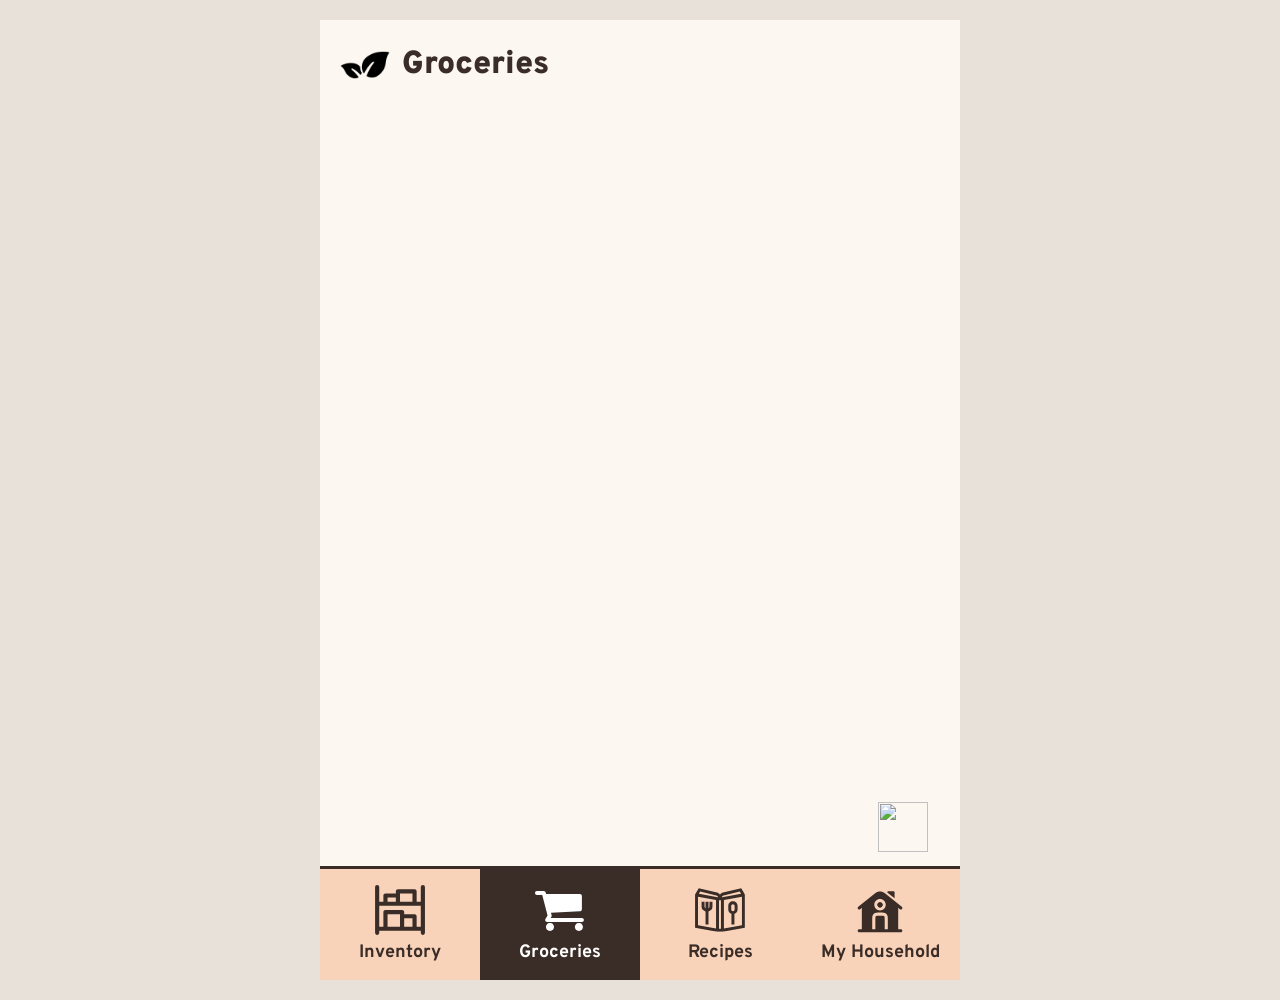
==== Grocery_tab.html @ 7ada06c0 "myhousehold tab, rearranged all" ====
<!DOCTYPE html>
<html lang="en">

<head>
    <meta charset="utf-8">
    <meta name="viewport" content="width=device-width, initial-scale=1.0">
    <title>Grocery Lists</title>
    <link rel="stylesheet" href="Grocery.css">
    <link rel="stylesheet" href="global.css">
</head>

<body>
    <script>

        function removeGroceryItem(title, index) {
            let target_list = JSON.parse(localStorage.getItem(`groceryLists ${title}`));
            target_list.items.splice(index, 1);
            localStorage.setItem(`groceryLists ${title}`, JSON.stringify(target_list));
            makeList(title);
        }


        function addGroceryListPopup() {
            //grocery add button is pressed
            document.getElementById("grocery_list_form").style.display = "block";
        }

        function closeForm() {
            //closes the grocery add button popup
            document.getElementById("grocery_list_form").style.display = "none";
        }

        function add_item_buttonShow(title) {
            document.getElementById("add_item " + title).style.display = "block";
        }

        // function add_item_buttonClose() {
        //     document.getElementById("add_item_button").style.display = "block";
        // }

        function closeItemForm() {
            // document.getElementsByClass("list_item_form").style.display = "none";
            document.querySelectorAll(".list_item_form").forEach(element => {
                element.style.display = "none";
            });
        }

        function addItemToGroceryList(event, title) {
            console.log("Adding item to:", title);
            event.preventDefault();
            // const itemName = document.getElementById("itemName").value;
            const itemName = event.target.elements["itemName"].value;
            let target_list = JSON.parse(localStorage.getItem(`groceryLists ${title}`));
            target_list.items.push(itemName);
            localStorage.setItem(`groceryLists ${title}`, JSON.stringify(target_list));
            closeItemForm();
            makeList(title);
        }

        function makeList(title) {
            let target_element = document.getElementById("grocery-list " + title);
            let target_list = JSON.parse(localStorage.getItem(`groceryLists ${title}`));

            console.log(target_list);
            // localStorage.setItem("currList", JSON.stringify());
            closeItemForm();
            target_element.innerHTML = '';
            target_element.innerHTML += `<ul>`;
            target_list.items.forEach((x, i) => {
                target_element.innerHTML += `
                 <li>
                    <div class='grocery_item'>
                    <h3>${x}</h3>
                     <img src='icons/remove.png' width="25" height="25" onclick="removeGroceryItem('${title}',${i})">
                    </div>
                    </li>
                    `
            });
            target_element.innerHTML += `</ul>`;
        }

        function openAddForm(title) {
            let item_form = document.getElementById(`add_form_${title}`);
            // let check = document.getElementById("list_item_form");



            item_form.style.display = "block";
            item_form.innerHTML =
                `<div class="form-popup list_item_form" id="list_item_form_${title}">
           <form id="addItemForm" onsubmit="addItemToGroceryList(event, '${title}')">
               <h1>Add Item To ${title}</h1>


               <label for="itemName"><b>Item Name:</b></label>
               <input type="text" id="itemName" placeholder="Enter Item Name" name="itemName" required><br>


               <button type="submit">Submit</button>
               <button type="button" onclick="closeItemForm()">Close</button>
           </form>
            </div>`;

            // console.log(title + 'was here');
            document.getElementById(`list_item_form_${title}`).style.display = "block";
        }

        function addGroceryList(event) {
            event.preventDefault(); //resets the form
            const title = document.getElementById("title").value;
            const date = document.getElementById("date").value;
            const groceryList = {
                title: title,
                date: date,
                items: []
            };
            localStorage.setItem(`groceryLists ${title}`, JSON.stringify(groceryList));
            console.log(groceryList);
            closeForm();

            document.getElementById("grocery_lists").innerHTML += `
            <div class='grocery_list' id="grocery ${title}">
                <h2><u>${title} added on: ${date}</u></h2>
                <div id='add_form_${title}'></div>
                <div id="grocery-list ${title}">
                </div>
                <img id="add_item ${title}" src="icons/add.png" width="25" height="25" onclick="openAddForm('${title}')">
            </div> 
            `;
            add_item_buttonShow(title);
            document.getElementById("form-container").reset();
        }
    </script>

    <!-- sample grocery list div, tso be added everytime someone adds a new list -->
    <!-- 
    <div class="grocery ${x.title}">
        <h2><u>${x.title} added on: ${x.date}</u></h2>
        <div class="grocery-list ${x.title}"></div>
    </div> 
    
    -->


    <div class="device">
        <div class="header">
            <div class="header_logo">
                <img src="icons/leaves.png" width="50" height="50">
                <h1>Groceries</h1>
            </div>
        </div>
        <div class="body"> <!-- add button-->
            <!-- goes to addgrocerylistpopup() -->
            <img id="add_button" src="icons/add.png" width="50" height="50" onclick="addGroceryListPopup()">
        </div>


        <div id="grocery_lists">

        </div>
        <!-- <div id="item_lists"></div> -->
        <!-- <img id="add_item_button" src="icons/add.png" width="25" height="25" onclick="openAddForm()"> -->


        <!-- popup form for when the add list button is pressed -->
        <div class="form-popup" id="grocery_list_form">
            <form class="form-container" id="form-container" onsubmit="addGroceryList(event)">
                <h1>New List</h1>

                <label for="title"><b>Title</b></label>
                <input type="text" id="title" placeholder="Enter Title" name="title" required><br><br>

                <label for="date"><b>Date</b></label>
                <input type="date" id="date" placeholder="Enter Date" name="date" required><br><br>

                <button type="submit">Submit</button>
                <button type="button" onclick="closeForm()">Close</button>
            </form>
        </div>

        <!-- <div class="form-popup" id="list_item_form">
            <form id="addItemForm" onsubmit="addItemToGroceryList(event)">
                <h1>Add Item To </h1>

                <label for="itemName"><b>Item Name:</b></label>
                <input type="text" id="itemName" placeholder="Enter Item Name" name="itemName" required><br>

                <button type="submit">Submit</button>
                <button type="button" onclick="closeItemForm()">Close</button>
            </form>
        </div> -->

        <!-- footer -->
    <footer>
        <button class="tablink" onclick="window.location.href='index.html'">
            <img class="tablink_icon" src="icons/inventory.svg" width="50" height="50">
            <p1>Inventory</p1>
        </button>
        <button class="tablink active" onclick="window.location.href='Grocery_tab.html'">
            <img class="tablink_icon" src="icons/groceries.svg" width="50" height="50">
            <p1>Groceries</p1>
        </button>
        <button class="tablink" onclick="window.location.href='Recipes.html'">
            <img class="tablink_icon" src="icons/recipes.svg" width="50" height="50">
            <p1>Recipes</p1>
        </button>
        <button class="tablink" onclick="window.location.href='MyHousehold.html'" id=" defaultOpen">
            <img class="tablink_icon" src="icons/home.svg" width="50" height="50">
            <p1>My Household</p1>
        </button>
    </footer>

    </div>
    
</body>

</html>
---- Grocery.css ----
select {
    width: fit-content;
}

fieldset {
    width: fit-content;
}

button {
    width: fit-content;
}

footer {
    margin: auto;
    width: 640px;
    overflow: hidden;
    background-color: #fcf7f2;
    position: relative;
}

.tablink {
    background-color: #F9D2BA;
    color: black;
    float: left;
    border: none;
    outline: none;
    cursor: pointer;
    display: flex;
    flex-direction: column;
    align-items: center;
    font-size: 17px;
    width: 25%;
    text-align: center;
    gap: 6px;
    padding-top: 1rem;
    padding-bottom: 1rem;
}

button {
    align-content: center;
}

.header {
    display: flex;
    align-items: center;
    gap: 12px;
    justify-content: space-between;

}

.header_text {
    display: flex;
    align-items: center;
    gap: 30px;
    justify-content: space-between;
    padding-right: 50px;

}

.header_logo {
    display: flex;
    align-items: center;
    gap: 12px;
    justify-content: space-between;

}

/* Change background color of buttons on hover */
.tablink:hover {
    background-color: #3A2C26;
}

/* Set default styles for tab content */
.tabcontent {
    color: white;
    display: none;
    padding: 50px;
    text-align: center;
    position: fixed;
    bottom: 0;
}

.FridgeFreezer {
    border-style: solid;
    border-color: black;
    border-width: 3px;
    align-content: center;
    display: flex;
    flex-direction: column;
    justify-content: center;
    width: 20rem;
    padding: 5px;
    border-radius: 10px;
}

.FridgeFreezerBoxes {
    align-content: center;
    display: flex;
    height: 9rem;
    box-sizing: border-box;
}

.Fridge {
    border-style: solid;
    border-color: black;
    border-width: 3px;
    flex: 1;
    text-align: center;
}

.Freezer {
    border-style: solid;
    border-color: black;
    border-width: 3px;
    flex: 1;
    text-align: center;
}

.Expiring {
    border-style: solid;
    border-color: black;
    border-width: 3px;
    align-content: center;
    display: flex;
    flex-direction: column;
    justify-content: center;
    width: 15rem;
    padding: 5px;
    border-radius: 10px;

}

.ExpiringFood {
    align-content: center;
    display: flex;
    border-style: solid;
    border-color: black;
    border-width: 3px;
    height: 9rem;
    box-sizing: border-box;
}

.ExpiringFood h2 {
    margin: 5px;
}

.FirstRowWidgets {
    display: flex;
    justify-content: center;
    gap: 1rem;
}

.SecondRowWidgets {
    justify-content: center;
    padding-left: 1rem;
    padding-right: 1rem;
    padding-top: .5rem;
}


.RecentlyAdded {
    border-style: solid;
    border-color: black;
    border-width: 3px;
    align-content: center;
    display: flex;
    flex-direction: column;
    justify-content: center;
    padding: 5px;
    border-radius: 10px;
}

.RecentlyAddedItems {
    align-content: center;
    display: flex;
    height: 9rem;
    box-sizing: border-box;
    gap: 5px;
}

.Milk {
    border-style: solid;
    border-color: black;
    border-width: 3px;
    width: 10rem;
    text-align: center;
}

.Eggs {
    border-style: solid;
    border-color: black;
    border-width: 3px;
    width: 10rem;
    text-align: center;
}

#add_button {
    position: absolute;
    bottom: 6rem;
    right: 0;
    padding: 2rem;
}

    #grocery_list_form {
        display: none;
        border-style: solid;
        border-color: black;
        border-width: 3px;
        flex: 1;
        text-align: center;
        width: fit-content;
        position: absolute;
        top: 50%;
        left: 50%;
        transform: translate(-50%, -50%);
        color: #3A2C26;
        background-color: #F9D2BA;
        border: 2px solid #3A2C26;
        border-radius: 12px;
        font-family: Overpass, sans-serif;
        font-size: 16px;
        font-weight: 700;
        padding: 8px 14px;
    }

    .list_item_form {
        display: none;
        border-style: solid;
        border-color: black;
        border-width: 3px;
        flex: 1;
        text-align: center;
        width: fit-content;
        position: absolute;
        top: 50%;
        left: 50%;
        transform: translate(-50%, -50%);
        color: #3A2C26;
        background-color: #F9D2BA;
        border: 2px solid #3A2C26;
        border-radius: 12px;
        font-family: Overpass, sans-serif;
        font-size: 16px;
        font-weight: 700;
        padding: 8px 14px;
    }

#add_item_button {
    display: none;

    }

    .grocery_list{
    border: 3px solid black;
    border-radius: 8px;
    padding: 12px;
    background-color: #FFFFFF;
    margin-bottom: 12px;
    }

    .grocery_item {
    display: flex;
    align-items: center;
    justify-content: space-between;
    gap: 10px;
    }

    .grocery_item h3 {
    margin: 0;
    }

    .grocery_item img {
    cursor: pointer;
    flex-shrink: 0;
    }

    /* #addItemForm{
    color: #3A2C26;
    background-color: #F9D2BA;
    border: 2px solid #3A2C26;
    border-radius: 12px;
    font-family: Overpass, sans-serif;
    font-size: 16px;
    font-weight: 700;
    padding: 8px 14px;
    } */
---- global.css ----
/* Global Styles */
@font-face {
    font-family: Overpass;
    src: url("fonts/Overpass.woff2") format("woff2");
    font-weight: 100 900;
}

.device {
    margin: 20px auto;
    padding: 0;
    width: 640px;
    height: 960px;
    overflow: hidden;
    background-color: #FDF7F1;
    position: relative;
    text-align: left;
    padding: 0 20px 115px;
    box-sizing: border-box;
}

.content {
    overflow-y: auto;
    padding: 20px;
    box-sizing: border-box;
}

body {
  margin: 0;
  height: 100%;
  background: #e8e1da;
  overflow: auto;
  font-family: Overpass, sans-serif;
}

h1 {
    color: #3A2C26;
    font-family: Overpass;
    font-weight: 900;
    font-size: 32px;
    margin: 0;
}

h2 {
    color: #3A2C26;
    font-family: Overpass;
    font-weight: 700;
    font-size: 26px;
    margin: 0;
}

p {
    color: #665140;
    font-family: Overpass;
    font-weight: 500;
    font-size: 20px;
    margin: 0;
}

/* Header */
.header {
    display: flex;
    align-items: center;
    gap: 12px;
    justify-content: space-between;
    padding: 20px 0;
}

.header_text {
    display: flex;
    align-items: center;
    gap: 30px;
    justify-content: space-between;
    padding-right: 50px;
}

.header_logo {
    display: flex;
    align-items: center;
    gap: 12px;
    justify-content: space-between;
}

.hamburger_menu {
    width: 52px;
    height: 52px;
    border-radius: 50%;
    font-family: Overpass, sans-serif;
    font-size: 42px;
    font-weight: 500;
    background-color: #3A2C26;
    color: #FFFFFF;
    cursor: pointer;
    margin: 20px;
}

.hamburger_menu:hover {
    background-color: #FFFFFF;
    color: #3A2C26;
}

/* Widgets */
.widget {
    border: 3px solid black;
    border-radius: 8px;
    padding: 12px;
    background-color: #FFFFFF;
    margin-bottom: 12px;
}

.widget_header {
    display: flex;
    justify-content: space-between;
    align-items: baseline;
}

.widget_button {
    color: #3A2C26;
    background-color: #F9D2BA;
    border: 2px solid #3A2C26;
    border-radius: 12px;
    font-family: Overpass, sans-serif;
    font-size: 16px;
    font-weight: 700;
    padding: 8px 14px;
    cursor: pointer;
}

.widget_button:hover {
    background-color: #3A2C26;
    color: #FFFFFF;
}

.add_button {
    border: 2px solid #3A2C26;
    border-radius: 20px;
    background-color: #F9D2BA;
    color: #3A2C26;
    font-family: Overpass, sans-serif;
    font-size: 16px;
    font-weight: 700;
    padding: 8px 14px;
    cursor: pointer;
}

.add_button:hover {
    background-color: #3A2C26;
    color: #FFFFFF;
}

.widget_row {
    display: flex;
    gap: 12px;
}

.widget_row .widget {
    flex: 1;
}

select {
    width: fit-content;
}

fieldset {
    width: fit-content;
}

button {
    width: fit-content;
    align-content: center;
}

/* Week */
.week {
    display: grid;
    grid-template-columns: repeat(7, 1fr);
    gap: 6px;
}

.day {
    border: 2px solid #3A2C26;
    border-radius: 8px;
    text-align: center;
    padding: 6px 0;
    color: #3A2C26;
}

.day.today {
    background-color: #3A2C26;
    color: #FFFFFF;
}

.day_name { 
    font-size: 14px; 
    font-weight: 700; 
}
.day_num  { 
    font-size: 20px; 
    font-weight: 900; 
}
.day_tasks { 
    font-size: 14px; 
    font-weight: 700; 
    color: #665140; 
}

.day.today .day_tasks { 
    color: #F9D2BA; 
}

/* Schedule for Today*/
.scheduled_task {
    display: flex;
    gap: 12px;
    align-items: center;
    border-top: 2px solid #EADFD3;
    padding: 10px 0;
}

.task_time {
    width: 90px;
    color: #3A2C26;
    font-weight: 900;
    font-size: 18px;
}

.task_title {
    color: #3A2C26;
    font-weight: 700;
    font-size: 18px;
}

.task {
    color: #665140;
    font-weight: 900;
    font-size: 16px;
}

/* Expiring Soon */
.expiring_soon {
    list-style: none;
    margin: 0;
    padding: 0;
}

.expiring_soon li {
    border-top: 2px solid #EADFD3;
    padding: 8px 0;
}

/* My Chores*/
.chore {
    display: flex;
    gap: 12px;
    align-items: center;
    border-top: 2px solid #EADFD3;
    padding: 8px 0;
    font-size: 18px;
    font-weight: 700;
    cursor: pointer;
}

.chore input {
    width: 26px;
    height: 26px;
    accent-color: #3A2C26;
    cursor: pointer;
}

.chore input:checked + span {
    text-decoration: line-through;
    color: #665140;
}

/* Footer/Tab Bars*/
footer {
    position: absolute;
    display: flex;
    margin: 0;
    bottom: 0;
    left: 0;
    right: 0;
    padding: 0;
    width: auto;
    background-color: #fcf7f2;
}

.tablink {
    flex: 1;
    background-color: #F9D2BA;
    font-family: Overpass, sans-serif;
    color: #3A2C26;
    border: none;
    border-top: 3px solid #3A2C26;
    cursor: pointer;
    display: flex;
    flex-direction: column;
    align-items: center;
    text-align: center;
    font-size: 18px;
    font-weight: 700;
    gap: 6px;
    padding: 1rem 0;
}

.tablink:hover,
.tablink.active {
    background-color: #3A2C26;
    color:#FFFFFF
}

.tablink:hover .tablink_icon,
.tablink.active .tablink_icon {
    filter: brightness(0) invert(1);
}

.tabcontent {
    color: white;
    display: none;
    padding: 50px;
    text-align: center;
    position: fixed;
    bottom: 0;
}

.Keyboard {
    display: none;
    width: 100%;
}

form:has(input[type="text"]:focus) .Keyboard {
    display: block;
}

dialog .Keyboard {
    width: calc(100% + 48px);
    max-width: none;
    margin: 8px -24px -20px;
}
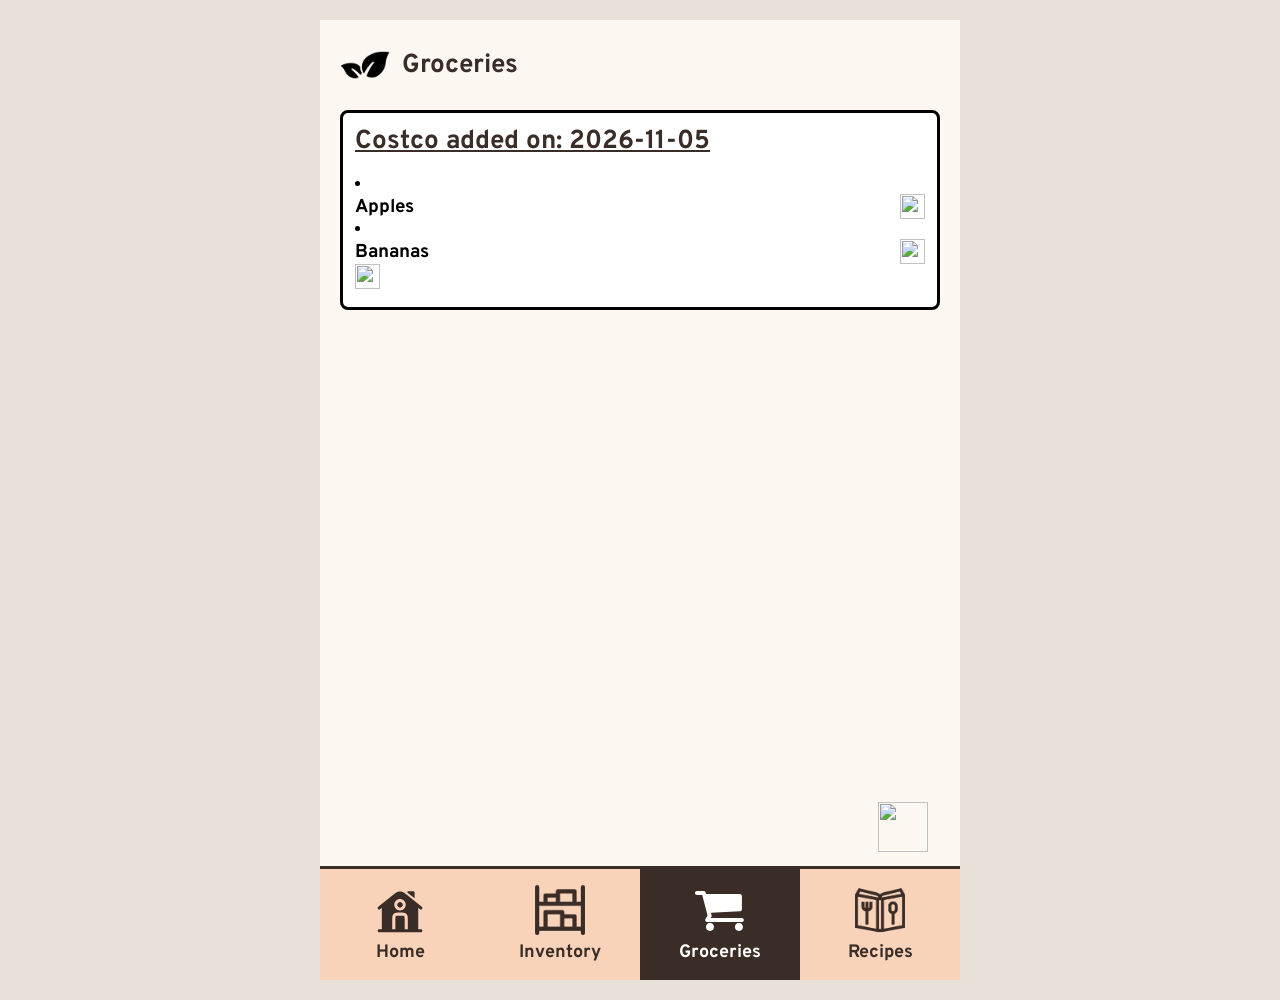
==== commit 2d42cbcb: "Merge branch 'Household'" ====
--- a/Grocery_tab.html
+++ b/Grocery_tab.html
@@ -1,93 +1,99 @@
-<!DOCTYPE html>
+<!doctype html>
 <html lang="en">
-
-<head>
-    <meta charset="utf-8">
-    <meta name="viewport" content="width=device-width, initial-scale=1.0">
+  <head>
+    <meta charset="utf-8" />
+    <meta name="viewport" content="width=device-width, initial-scale=1.0" />
     <title>Grocery Lists</title>
-    <link rel="stylesheet" href="Grocery.css">
-    <link rel="stylesheet" href="global.css">
-</head>
-
-<body>
+    <link rel="stylesheet" href="Grocery.css" />
+    <link rel="stylesheet" href="global.css" />
+  </head>
+
+  <body>
     <script>
-
-        function removeGroceryItem(title, index) {
-            let target_list = JSON.parse(localStorage.getItem(`groceryLists ${title}`));
-            target_list.items.splice(index, 1);
-            localStorage.setItem(`groceryLists ${title}`, JSON.stringify(target_list));
-            makeList(title);
-        }
-
-
-        function addGroceryListPopup() {
-            //grocery add button is pressed
-            document.getElementById("grocery_list_form").style.display = "block";
-        }
-
-        function closeForm() {
-            //closes the grocery add button popup
-            document.getElementById("grocery_list_form").style.display = "none";
-        }
-
-        function add_item_buttonShow(title) {
-            document.getElementById("add_item " + title).style.display = "block";
-        }
-
-        // function add_item_buttonClose() {
-        //     document.getElementById("add_item_button").style.display = "block";
-        // }
-
-        function closeItemForm() {
-            // document.getElementsByClass("list_item_form").style.display = "none";
-            document.querySelectorAll(".list_item_form").forEach(element => {
-                element.style.display = "none";
-            });
-        }
-
-        function addItemToGroceryList(event, title) {
-            console.log("Adding item to:", title);
-            event.preventDefault();
-            // const itemName = document.getElementById("itemName").value;
-            const itemName = event.target.elements["itemName"].value;
-            let target_list = JSON.parse(localStorage.getItem(`groceryLists ${title}`));
-            target_list.items.push(itemName);
-            localStorage.setItem(`groceryLists ${title}`, JSON.stringify(target_list));
-            closeItemForm();
-            makeList(title);
-        }
-
-        function makeList(title) {
-            let target_element = document.getElementById("grocery-list " + title);
-            let target_list = JSON.parse(localStorage.getItem(`groceryLists ${title}`));
-
-            console.log(target_list);
-            // localStorage.setItem("currList", JSON.stringify());
-            closeItemForm();
-            target_element.innerHTML = '';
-            target_element.innerHTML += `<ul>`;
-            target_list.items.forEach((x, i) => {
-                target_element.innerHTML += `
+      function removeGroceryItem(title, index) {
+        let target_list = JSON.parse(
+          localStorage.getItem(`groceryLists ${title}`),
+        );
+        target_list.items.splice(index, 1);
+        localStorage.setItem(
+          `groceryLists ${title}`,
+          JSON.stringify(target_list),
+        );
+        makeList(title);
+      }
+
+      function addGroceryListPopup() {
+        //grocery add button is pressed
+        document.getElementById("grocery_list_form").style.display = "block";
+      }
+
+      function closeForm() {
+        //closes the grocery add button popup
+        document.getElementById("grocery_list_form").style.display = "none";
+      }
+
+      function add_item_buttonShow(title) {
+        document.getElementById("add_item " + title).style.display = "block";
+      }
+
+      // function add_item_buttonClose() {
+      //     document.getElementById("add_item_button").style.display = "block";
+      // }
+
+      function closeItemForm() {
+        // document.getElementsByClass("list_item_form").style.display = "none";
+        document.querySelectorAll(".list_item_form").forEach((element) => {
+          element.style.display = "none";
+        });
+      }
+
+      function addItemToGroceryList(event, title) {
+        console.log("Adding item to:", title);
+        event.preventDefault();
+        // const itemName = document.getElementById("itemName").value;
+        const itemName = event.target.elements["itemName"].value;
+        let target_list = JSON.parse(
+          localStorage.getItem(`groceryLists ${title}`),
+        );
+        target_list.items.push(itemName);
+        localStorage.setItem(
+          `groceryLists ${title}`,
+          JSON.stringify(target_list),
+        );
+        closeItemForm();
+        makeList(title);
+      }
+
+      function makeList(title) {
+        let target_element = document.getElementById("grocery-list " + title);
+        let target_list = JSON.parse(
+          localStorage.getItem(`groceryLists ${title}`),
+        );
+
+        console.log(target_list);
+        // localStorage.setItem("currList", JSON.stringify());
+        closeItemForm();
+        target_element.innerHTML = "";
+        target_element.innerHTML += `<ul>`;
+        target_list.items.forEach((x, i) => {
+          target_element.innerHTML += `
                  <li>
                     <div class='grocery_item'>
                     <h3>${x}</h3>
                      <img src='icons/remove.png' width="25" height="25" onclick="removeGroceryItem('${title}',${i})">
                     </div>
                     </li>
-                    `
-            });
-            target_element.innerHTML += `</ul>`;
-        }
-
-        function openAddForm(title) {
-            let item_form = document.getElementById(`add_form_${title}`);
-            // let check = document.getElementById("list_item_form");
-
-
-
-            item_form.style.display = "block";
-            item_form.innerHTML =
-                `<div class="form-popup list_item_form" id="list_item_form_${title}">
+                    `;
+        });
+        target_element.innerHTML += `</ul>`;
+      }
+
+      function openAddForm(title) {
+        let item_form = document.getElementById(`add_form_${title}`);
+        // let check = document.getElementById("list_item_form");
+
+        item_form.style.display = "block";
+        item_form.innerHTML = `<div class="form-popup list_item_form" id="list_item_form_${title}">
            <form id="addItemForm" onsubmit="addItemToGroceryList(event, '${title}')">
                <h1>Add Item To ${title}</h1>
 
@@ -101,24 +107,28 @@
            </form>
             </div>`;
 
-            // console.log(title + 'was here');
-            document.getElementById(`list_item_form_${title}`).style.display = "block";
-        }
-
-        function addGroceryList(event) {
-            event.preventDefault(); //resets the form
-            const title = document.getElementById("title").value;
-            const date = document.getElementById("date").value;
-            const groceryList = {
-                title: title,
-                date: date,
-                items: []
-            };
-            localStorage.setItem(`groceryLists ${title}`, JSON.stringify(groceryList));
-            console.log(groceryList);
-            closeForm();
-
-            document.getElementById("grocery_lists").innerHTML += `
+        // console.log(title + 'was here');
+        document.getElementById(`list_item_form_${title}`).style.display =
+          "block";
+      }
+
+      function addGroceryList(event) {
+        event.preventDefault(); //resets the form
+        const title = document.getElementById("title").value;
+        const date = document.getElementById("date").value;
+        const groceryList = {
+          title: title,
+          date: date,
+          items: [],
+        };
+        localStorage.setItem(
+          `groceryLists ${title}`,
+          JSON.stringify(groceryList),
+        );
+        console.log(groceryList);
+        closeForm();
+
+        document.getElementById("grocery_lists").innerHTML += `
             <div class='grocery_list' id="grocery ${title}">
                 <h2><u>${title} added on: ${date}</u></h2>
                 <div id='add_form_${title}'></div>
@@ -127,9 +137,50 @@
                 <img id="add_item ${title}" src="icons/add.png" width="25" height="25" onclick="openAddForm('${title}')">
             </div> 
             `;
-            add_item_buttonShow(title);
-            document.getElementById("form-container").reset();
+        add_item_buttonShow(title);
+        document.getElementById("form-container").reset();
+      }
+
+      document.addEventListener("DOMContentLoaded", function () {
+        const title = "Costco";
+        const defaultList = {
+          title: title,
+          date: "2026-11-05",
+          items: ["Apples", "Bananas"],
+        };
+        localStorage.setItem(
+          `groceryLists ${title}`,
+          JSON.stringify(defaultList),
+        );
+        document.getElementById("grocery_lists").innerHTML += `
+            <div class="grocery_list" id="grocery ${title}">
+            <h2><u>${title} added on: ${defaultList.date}</u></h2>
+            <div id="add_form_${title}"></div>
+            <div id="grocery-list ${title}"></div>
+            <img id="add_item ${title}" src="icons/add.png" width="25" height="25" onclick="openAddForm('${title}')">
+            </div>`;
+        makeList(title);
+      });
+
+      document.addEventListener("focusin", function (event) {
+        if (
+          event.target.matches(
+            "input[type='text'], input[type='date'], textarea",
+          )
+        ) {
+          document.getElementById("keyboard").style.display = "block";
         }
+      });
+
+      document.addEventListener("focusout", function (event) {
+        if (
+          event.target.matches(
+            "input[type='text'], input[type='date'], textarea",
+          )
+        ) {
+          document.getElementById("keyboard").style.display = "none";
+        }
+      });
     </script>
 
     <!-- sample grocery list div, tso be added everytime someone adds a new list -->
@@ -141,44 +192,62 @@
     
     -->
 
-
     <div class="device">
-        <div class="header">
-            <div class="header_logo">
-                <img src="icons/leaves.png" width="50" height="50">
-                <h1>Groceries</h1>
-            </div>
+      <div class="header">
+        <div class="header_logo">
+          <img src="icons/leaves.png" width="50" height="50" />
+          <h2>Groceries</h2>
         </div>
-        <div class="body"> <!-- add button-->
-            <!-- goes to addgrocerylistpopup() -->
-            <img id="add_button" src="icons/add.png" width="50" height="50" onclick="addGroceryListPopup()">
-        </div>
-
-
-        <div id="grocery_lists">
-
-        </div>
-        <!-- <div id="item_lists"></div> -->
-        <!-- <img id="add_item_button" src="icons/add.png" width="25" height="25" onclick="openAddForm()"> -->
-
-
-        <!-- popup form for when the add list button is pressed -->
-        <div class="form-popup" id="grocery_list_form">
-            <form class="form-container" id="form-container" onsubmit="addGroceryList(event)">
-                <h1>New List</h1>
-
-                <label for="title"><b>Title</b></label>
-                <input type="text" id="title" placeholder="Enter Title" name="title" required><br><br>
-
-                <label for="date"><b>Date</b></label>
-                <input type="date" id="date" placeholder="Enter Date" name="date" required><br><br>
-
-                <button type="submit">Submit</button>
-                <button type="button" onclick="closeForm()">Close</button>
-            </form>
-        </div>
-
-        <!-- <div class="form-popup" id="list_item_form">
+      </div>
+      <div class="body">
+        <!-- add button-->
+        <!-- goes to addgrocerylistpopup() -->
+        <img
+          id="add_button"
+          src="icons/add.png"
+          width="50"
+          height="50"
+          onclick="addGroceryListPopup()"
+        />
+      </div>
+
+      <div id="grocery_lists"></div>
+      <!-- <div id="item_lists"></div> -->
+      <!-- <img id="add_item_button" src="icons/add.png" width="25" height="25" onclick="openAddForm()"> -->
+
+      <!-- popup form for when the add list button is pressed -->
+      <div class="form-popup" id="grocery_list_form">
+        <form
+          class="form-container"
+          id="form-container"
+          onsubmit="addGroceryList(event)"
+        >
+          <h1>New List</h1>
+
+          <label for="title"><b>Title</b></label>
+          <input
+            type="text"
+            id="title"
+            placeholder="Enter Title"
+            name="title"
+            required
+          /><br /><br />
+
+          <label for="date"><b>Date</b></label>
+          <input
+            type="date"
+            id="date"
+            placeholder="Enter Date"
+            name="date"
+            required
+          /><br /><br />
+
+          <button type="submit">Submit</button>
+          <button type="button" onclick="closeForm()">Close</button>
+        </form>
+      </div>
+
+      <!-- <div class="form-popup" id="list_item_form">
             <form id="addItemForm" onsubmit="addItemToGroceryList(event)">
                 <h1>Add Item To </h1>
 
@@ -190,28 +259,56 @@
             </form>
         </div> -->
 
-        <!-- footer -->
-    <footer>
-        <button class="tablink" onclick="window.location.href='index.html'">
-            <img class="tablink_icon" src="icons/inventory.svg" width="50" height="50">
-            <p1>Inventory</p1>
+      <!-- footer -->
+      <footer>
+        <button
+          class="tablink"
+          onclick="window.location.href = 'Home.html'"
+          id=" defaultOpen"
+        >
+          <img
+            class="tablink_icon"
+            src="icons/home.svg"
+            width="50"
+            height="50"
+          />
+          <p1>Home</p1>
         </button>
-        <button class="tablink active" onclick="window.location.href='Grocery_tab.html'">
-            <img class="tablink_icon" src="icons/groceries.svg" width="50" height="50">
-            <p1>Groceries</p1>
+        <button
+          class="tablink"
+          onclick="window.location.href = 'Inventory.html'"
+        >
+          <img
+            class="tablink_icon"
+            src="icons/inventory.png"
+            width="50"
+            height="50"
+          />
+          <p1>Inventory</p1>
         </button>
-        <button class="tablink" onclick="window.location.href='Recipes.html'">
-            <img class="tablink_icon" src="icons/recipes.svg" width="50" height="50">
-            <p1>Recipes</p1>
+        <button
+          class="tablink active"
+          onclick="window.location.href = 'Grocery_tab.html'"
+        >
+          <img
+            class="tablink_icon"
+            src="icons/groceries.svg"
+            width="50"
+            height="50"
+          />
+          <p1>Groceries</p1>
         </button>
-        <button class="tablink" onclick="window.location.href='MyHousehold.html'" id=" defaultOpen">
-            <img class="tablink_icon" src="icons/home.svg" width="50" height="50">
-            <p1>My Household</p1>
+        <button class="tablink" onclick="window.location.href = 'Recipes.html'">
+          <img
+            class="tablink_icon"
+            src="icons/recipes.png"
+            width="50"
+            height="50"
+          />
+          <p1>Recipes</p1>
         </button>
-    </footer>
-
+      </footer>
+      <img id="keyboard" src="icons/keyboard.png" alt="Keyboard" />
     </div>
-    
-</body>
-
-</html>+  </body>
+</html>
--- a/Grocery.css
+++ b/Grocery.css
@@ -274,6 +274,14 @@
     flex-shrink: 0;
     }
 
+    #keyboard {
+    display: none;
+    position: absolute;
+    bottom: 0;
+    left: 0;
+    width: 100%;
+    }
+
     /* #addItemForm{
     color: #3A2C26;
     background-color: #F9D2BA;
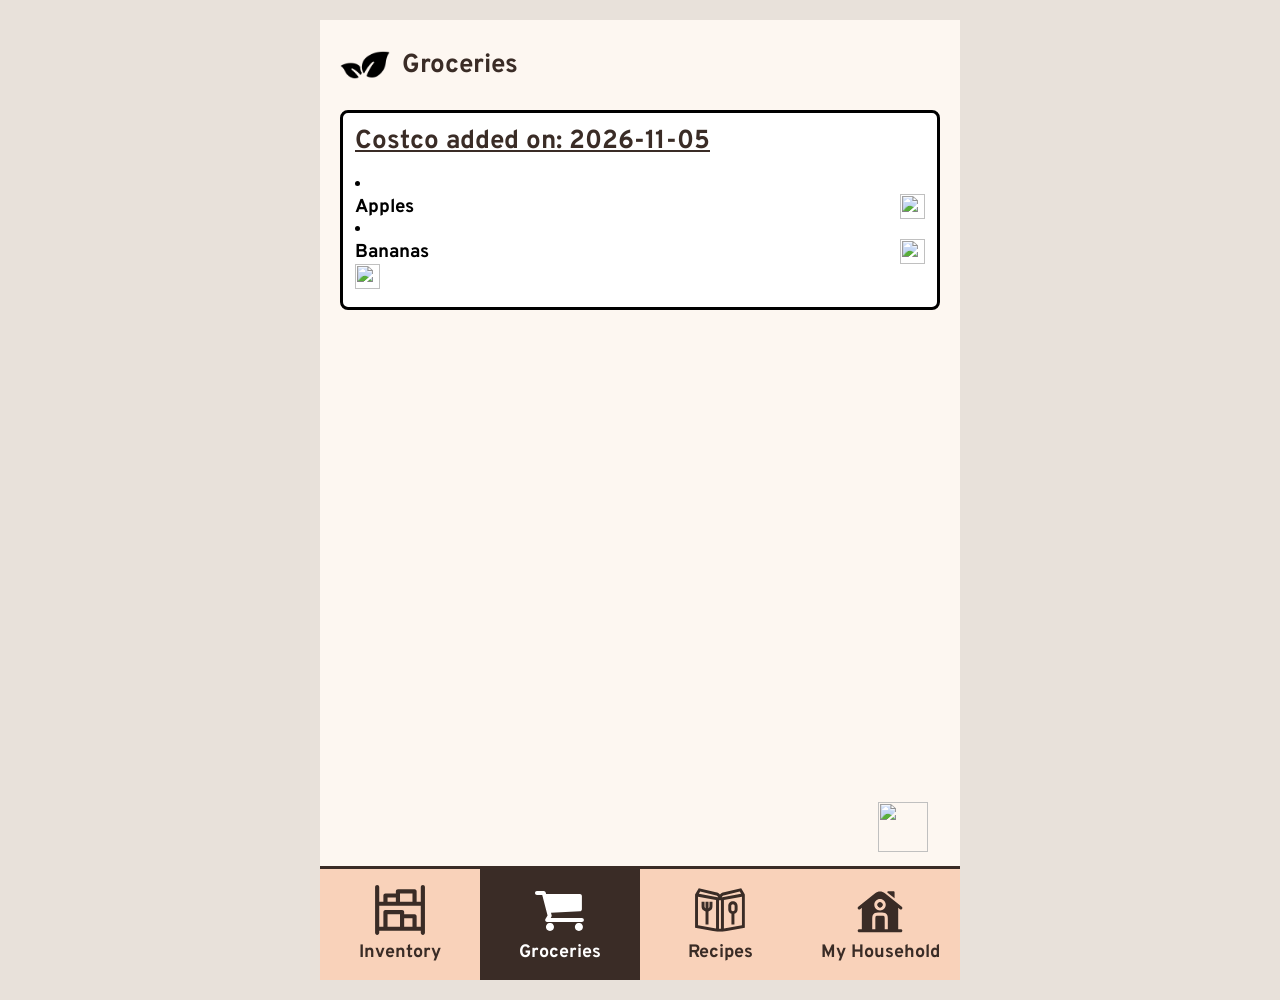
==== commit 3eda7716: "minor changes. grocery is bugged" ====
--- a/Grocery_tab.html
+++ b/Grocery_tab.html
@@ -261,26 +261,10 @@
 
       <!-- footer -->
       <footer>
-        <button
-          class="tablink"
-          onclick="window.location.href = 'Home.html'"
-          id=" defaultOpen"
-        >
+        <button class="tablink" onclick="window.location.href = 'index.html'">
           <img
             class="tablink_icon"
-            src="icons/home.svg"
-            width="50"
-            height="50"
-          />
-          <p1>Home</p1>
-        </button>
-        <button
-          class="tablink"
-          onclick="window.location.href = 'Inventory.html'"
-        >
-          <img
-            class="tablink_icon"
-            src="icons/inventory.png"
+            src="icons/inventory.svg"
             width="50"
             height="50"
           />
@@ -301,11 +285,24 @@
         <button class="tablink" onclick="window.location.href = 'Recipes.html'">
           <img
             class="tablink_icon"
-            src="icons/recipes.png"
+            src="icons/recipes.svg"
             width="50"
             height="50"
           />
           <p1>Recipes</p1>
+        </button>
+        <button
+          class="tablink"
+          onclick="window.location.href = 'MyHousehold.html'"
+          id=" defaultOpen"
+        >
+          <img
+            class="tablink_icon"
+            src="icons/home.svg"
+            width="50"
+            height="50"
+          />
+          <p1>My Household</p1>
         </button>
       </footer>
       <img id="keyboard" src="icons/keyboard.png" alt="Keyboard" />
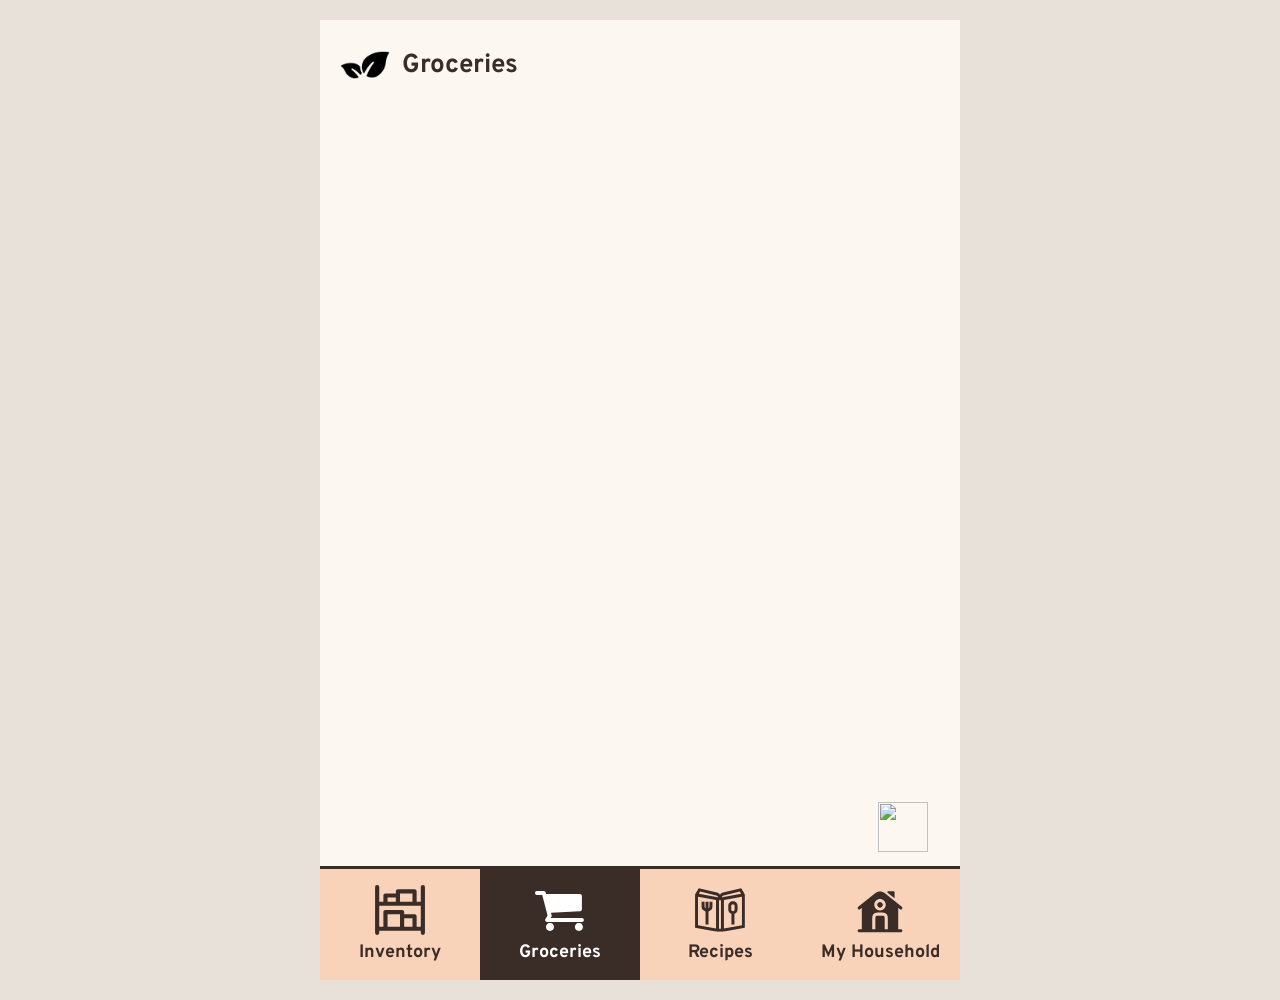
==== commit 4bf2e59e: "merge from grocery tab" ====
--- a/Grocery_tab.html
+++ b/Grocery_tab.html
@@ -3,9 +3,15 @@
   <head>
     <meta charset="utf-8" />
     <meta name="viewport" content="width=device-width, initial-scale=1.0" />
-    <title>Grocery Lists</title>
+    <title>Kitchen Kompanion</title>
+    <link rel="preconnect" href="https://fonts.googleapis.com" />
+    <link rel="preconnect" href="https://fonts.gstatic.com" crossorigin />
     <link rel="stylesheet" href="Grocery.css" />
     <link rel="stylesheet" href="global.css" />
+    <link
+      href="https://fonts.googleapis.com/css2?family=Libertinus+Keyboard&family=Overpass:ital,wght@0,100..900;1,100..900&display=swap"
+      rel="stylesheet"
+    />
   </head>
 
   <body>
@@ -134,53 +140,12 @@
                 <div id='add_form_${title}'></div>
                 <div id="grocery-list ${title}">
                 </div>
-                <img id="add_item ${title}" src="icons/add.png" width="25" height="25" onclick="openAddForm('${title}')">
+                <img id="add_item ${title}" src="/icons/add.png" width="25" height="25" onclick="openAddForm('${title}')">
             </div> 
             `;
         add_item_buttonShow(title);
         document.getElementById("form-container").reset();
       }
-
-      document.addEventListener("DOMContentLoaded", function () {
-        const title = "Costco";
-        const defaultList = {
-          title: title,
-          date: "2026-11-05",
-          items: ["Apples", "Bananas"],
-        };
-        localStorage.setItem(
-          `groceryLists ${title}`,
-          JSON.stringify(defaultList),
-        );
-        document.getElementById("grocery_lists").innerHTML += `
-            <div class="grocery_list" id="grocery ${title}">
-            <h2><u>${title} added on: ${defaultList.date}</u></h2>
-            <div id="add_form_${title}"></div>
-            <div id="grocery-list ${title}"></div>
-            <img id="add_item ${title}" src="icons/add.png" width="25" height="25" onclick="openAddForm('${title}')">
-            </div>`;
-        makeList(title);
-      });
-
-      document.addEventListener("focusin", function (event) {
-        if (
-          event.target.matches(
-            "input[type='text'], input[type='date'], textarea",
-          )
-        ) {
-          document.getElementById("keyboard").style.display = "block";
-        }
-      });
-
-      document.addEventListener("focusout", function (event) {
-        if (
-          event.target.matches(
-            "input[type='text'], input[type='date'], textarea",
-          )
-        ) {
-          document.getElementById("keyboard").style.display = "none";
-        }
-      });
     </script>
 
     <!-- sample grocery list div, tso be added everytime someone adds a new list -->
@@ -195,7 +160,7 @@
     <div class="device">
       <div class="header">
         <div class="header_logo">
-          <img src="icons/leaves.png" width="50" height="50" />
+          <img src="/icons/leaves.png" width="50" height="50" />
           <h2>Groceries</h2>
         </div>
       </div>
@@ -204,7 +169,7 @@
         <!-- goes to addgrocerylistpopup() -->
         <img
           id="add_button"
-          src="icons/add.png"
+          src="/icons/add.png"
           width="50"
           height="50"
           onclick="addGroceryListPopup()"
@@ -213,7 +178,7 @@
 
       <div id="grocery_lists"></div>
       <!-- <div id="item_lists"></div> -->
-      <!-- <img id="add_item_button" src="icons/add.png" width="25" height="25" onclick="openAddForm()"> -->
+      <!-- <img id="add_item_button" src="/icons/add.png" width="25" height="25" onclick="openAddForm()"> -->
 
       <!-- popup form for when the add list button is pressed -->
       <div class="form-popup" id="grocery_list_form">
@@ -305,7 +270,6 @@
           <p1>My Household</p1>
         </button>
       </footer>
-      <img id="keyboard" src="icons/keyboard.png" alt="Keyboard" />
     </div>
   </body>
 </html>
--- a/Grocery.css
+++ b/Grocery.css
@@ -1,3 +1,22 @@
+
+h1 {
+    color: #3A2C26;
+    font-family: Overpass;
+    margin: 0;
+    padding: 0;
+}
+
+h2 {
+    color: #3A2C26;
+    font-family: Overpass;
+}
+
+p {
+    color: #665140;
+    font-family: Overpass;
+
+}
+
 select {
     width: fit-content;
 }
@@ -274,14 +293,6 @@
     flex-shrink: 0;
     }
 
-    #keyboard {
-    display: none;
-    position: absolute;
-    bottom: 0;
-    left: 0;
-    width: 100%;
-    }
-
     /* #addItemForm{
     color: #3A2C26;
     background-color: #F9D2BA;
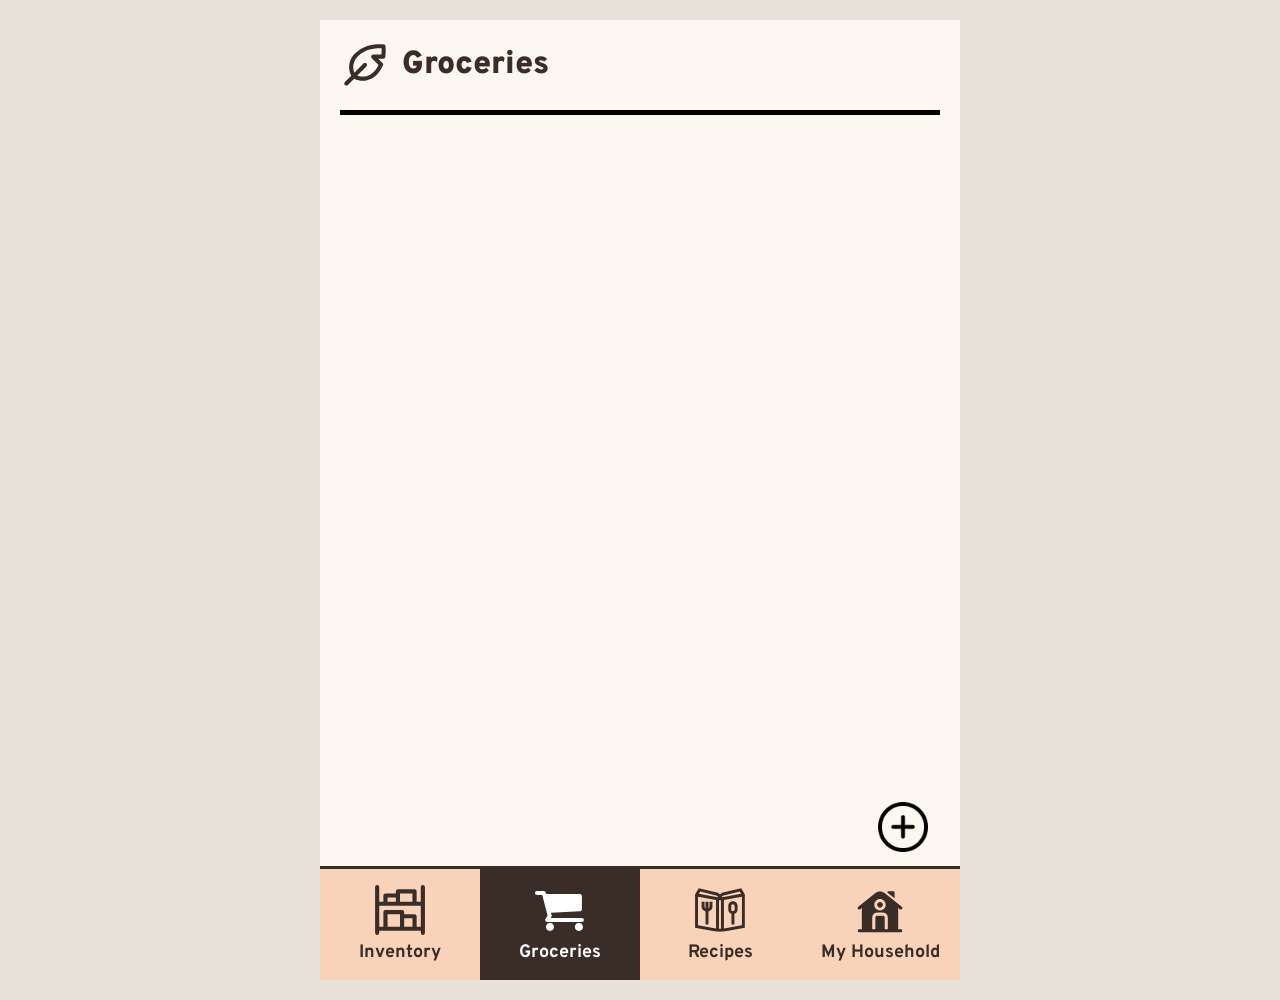
==== commit 9f7f6b8e: "standardized all tabs except inventory" ====
--- a/Grocery_tab.html
+++ b/Grocery_tab.html
@@ -140,7 +140,7 @@
                 <div id='add_form_${title}'></div>
                 <div id="grocery-list ${title}">
                 </div>
-                <img id="add_item ${title}" src="/icons/add.png" width="25" height="25" onclick="openAddForm('${title}')">
+                <img id="add_item ${title}" src="icons/add.png" width="25" height="25" onclick="openAddForm('${title}')">
             </div> 
             `;
         add_item_buttonShow(title);
@@ -160,8 +160,8 @@
     <div class="device">
       <div class="header">
         <div class="header_logo">
-          <img src="/icons/leaves.png" width="50" height="50" />
-          <h2>Groceries</h2>
+          <img src="icons/leaves.svg" width="50" height="50" />
+          <h1>Groceries</h1>
         </div>
       </div>
       <div class="body">
@@ -169,7 +169,7 @@
         <!-- goes to addgrocerylistpopup() -->
         <img
           id="add_button"
-          src="/icons/add.png"
+          src="icons/add.png"
           width="50"
           height="50"
           onclick="addGroceryListPopup()"
@@ -178,7 +178,7 @@
 
       <div id="grocery_lists"></div>
       <!-- <div id="item_lists"></div> -->
-      <!-- <img id="add_item_button" src="/icons/add.png" width="25" height="25" onclick="openAddForm()"> -->
+      <!-- <img id="add_item_button" src="/add.png" width="25" height="25" onclick="openAddForm()"> -->
 
       <!-- popup form for when the add list button is pressed -->
       <div class="form-popup" id="grocery_list_form">
--- a/global.css
+++ b/global.css
@@ -63,6 +63,7 @@
     gap: 12px;
     justify-content: space-between;
     padding: 20px 0;
+    border-bottom: 5px solid black;
 }
 
 .header_text {
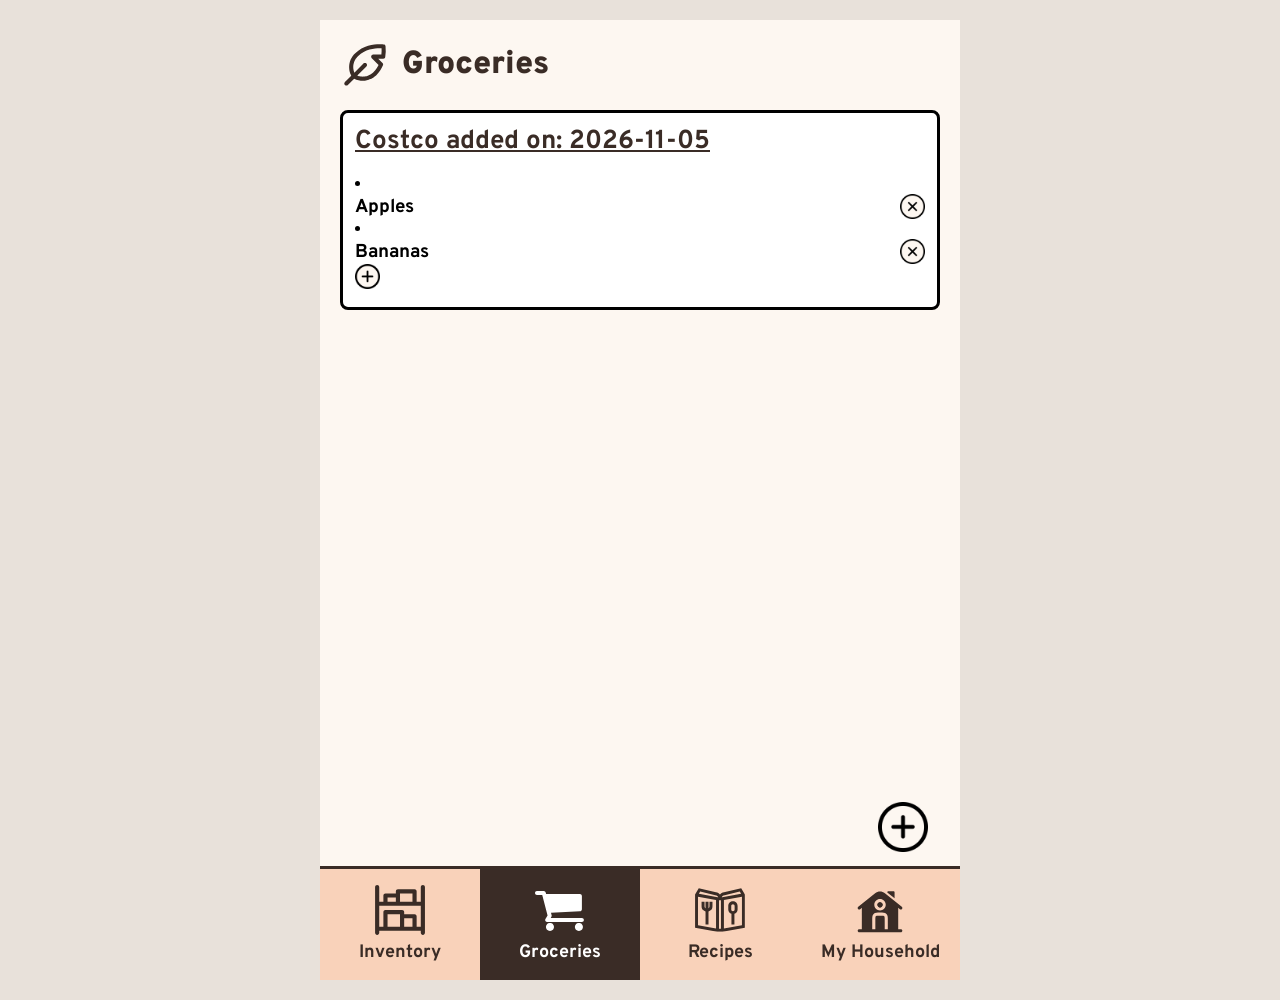
==== commit f07c2d7d: "grocery fixes" ====
--- a/Grocery_tab.html
+++ b/Grocery_tab.html
@@ -1,6 +1,7 @@
 <!doctype html>
 <html lang="en">
-  <head>
+
+<head>
     <meta charset="utf-8" />
     <meta name="viewport" content="width=device-width, initial-scale=1.0" />
     <title>Kitchen Kompanion</title>
@@ -9,80 +10,79 @@
     <link rel="stylesheet" href="Grocery.css" />
     <link rel="stylesheet" href="global.css" />
     <link
-      href="https://fonts.googleapis.com/css2?family=Libertinus+Keyboard&family=Overpass:ital,wght@0,100..900;1,100..900&display=swap"
-      rel="stylesheet"
-    />
-  </head>
-
-  <body>
+        href="https://fonts.googleapis.com/css2?family=Libertinus+Keyboard&family=Overpass:ital,wght@0,100..900;1,100..900&display=swap"
+        rel="stylesheet" />
+</head>
+
+<body>
     <script>
-      function removeGroceryItem(title, index) {
-        let target_list = JSON.parse(
-          localStorage.getItem(`groceryLists ${title}`),
-        );
-        target_list.items.splice(index, 1);
-        localStorage.setItem(
-          `groceryLists ${title}`,
-          JSON.stringify(target_list),
-        );
-        makeList(title);
-      }
-
-      function addGroceryListPopup() {
-        //grocery add button is pressed
-        document.getElementById("grocery_list_form").style.display = "block";
-      }
-
-      function closeForm() {
-        //closes the grocery add button popup
-        document.getElementById("grocery_list_form").style.display = "none";
-      }
-
-      function add_item_buttonShow(title) {
-        document.getElementById("add_item " + title).style.display = "block";
-      }
-
-      // function add_item_buttonClose() {
-      //     document.getElementById("add_item_button").style.display = "block";
-      // }
-
-      function closeItemForm() {
-        // document.getElementsByClass("list_item_form").style.display = "none";
-        document.querySelectorAll(".list_item_form").forEach((element) => {
-          element.style.display = "none";
-        });
-      }
-
-      function addItemToGroceryList(event, title) {
-        console.log("Adding item to:", title);
-        event.preventDefault();
-        // const itemName = document.getElementById("itemName").value;
-        const itemName = event.target.elements["itemName"].value;
-        let target_list = JSON.parse(
-          localStorage.getItem(`groceryLists ${title}`),
-        );
-        target_list.items.push(itemName);
-        localStorage.setItem(
-          `groceryLists ${title}`,
-          JSON.stringify(target_list),
-        );
-        closeItemForm();
-        makeList(title);
-      }
-
-      function makeList(title) {
-        let target_element = document.getElementById("grocery-list " + title);
-        let target_list = JSON.parse(
-          localStorage.getItem(`groceryLists ${title}`),
-        );
-
-        console.log(target_list);
-        // localStorage.setItem("currList", JSON.stringify());
-        closeItemForm();
-        target_element.innerHTML = "";
-        target_element.innerHTML += `<ul>`;
-        target_list.items.forEach((x, i) => {
-          target_element.innerHTML += `
+        function removeGroceryItem(title, index) {
+            let target_list = JSON.parse(
+                localStorage.getItem(`groceryLists ${title}`),
+            );
+            target_list.items.splice(index, 1);
+            localStorage.setItem(
+                `groceryLists ${title}`,
+                JSON.stringify(target_list),
+            );
+            makeList(title);
+        }
+
+        function addGroceryListPopup() {
+            //grocery add button is pressed
+            document.getElementById("grocery_list_form").style.display = "block";
+        }
+
+        function closeForm() {
+            //closes the grocery add button popup
+            document.getElementById("grocery_list_form").style.display = "none";
+        }
+
+        function add_item_buttonShow(title) {
+            document.getElementById("add_item " + title).style.display = "block";
+        }
+
+        // function add_item_buttonClose() {
+        //     document.getElementById("add_item_button").style.display = "block";
+        // }
+
+        function closeItemForm() {
+            // document.getElementsByClass("list_item_form").style.display = "none";
+            document.querySelectorAll(".list_item_form").forEach((element) => {
+                element.style.display = "none";
+            });
+        }
+
+        function addItemToGroceryList(event, title) {
+            console.log("Adding item to:", title);
+            event.preventDefault();
+            // const itemName = document.getElementById("itemName").value;
+            const itemName = event.target.elements["itemName"].value;
+            let target_list = JSON.parse(
+                localStorage.getItem(`groceryLists ${title}`),
+            );
+            target_list.items.push(itemName);
+            localStorage.setItem(
+                `groceryLists ${title}`,
+                JSON.stringify(target_list),
+            );
+            closeItemForm();
+            makeList(title);
+        }
+
+        function makeList(title) {
+            let target_element = document.getElementById("grocery-list " + title);
+            let target_list = JSON.parse(
+                localStorage.getItem(`groceryLists ${title}`),
+            );
+
+            console.log(target_list);
+            // localStorage.setItem("currList", JSON.stringify());
+            closeItemForm();
+            target_element.innerHTML = "";
+            target_element.innerHTML += `<ul>`;
+            target_list.items.forEach((x, i) => {
+                target_element.innerHTML += `
                  <li>
                     <div class='grocery_item'>
                     <h3>${x}</h3>
@@ -90,16 +90,16 @@
                     </div>
                     </li>
                     `;
-        });
-        target_element.innerHTML += `</ul>`;
-      }
-
-      function openAddForm(title) {
-        let item_form = document.getElementById(`add_form_${title}`);
-        // let check = document.getElementById("list_item_form");
-
-        item_form.style.display = "block";
-        item_form.innerHTML = `<div class="form-popup list_item_form" id="list_item_form_${title}">
+            });
+            target_element.innerHTML += `</ul>`;
+        }
+
+        function openAddForm(title) {
+            let item_form = document.getElementById(`add_form_${title}`);
+            // let check = document.getElementById("list_item_form");
+
+            item_form.style.display = "block";
+            item_form.innerHTML = `<div class="form-popup list_item_form" id="list_item_form_${title}">
            <form id="addItemForm" onsubmit="addItemToGroceryList(event, '${title}')">
                <h1>Add Item To ${title}</h1>
 
@@ -113,28 +113,28 @@
            </form>
             </div>`;
 
-        // console.log(title + 'was here');
-        document.getElementById(`list_item_form_${title}`).style.display =
-          "block";
-      }
-
-      function addGroceryList(event) {
-        event.preventDefault(); //resets the form
-        const title = document.getElementById("title").value;
-        const date = document.getElementById("date").value;
-        const groceryList = {
-          title: title,
-          date: date,
-          items: [],
-        };
-        localStorage.setItem(
-          `groceryLists ${title}`,
-          JSON.stringify(groceryList),
-        );
-        console.log(groceryList);
-        closeForm();
-
-        document.getElementById("grocery_lists").innerHTML += `
+            // console.log(title + 'was here');
+            document.getElementById(`list_item_form_${title}`).style.display =
+                "block";
+        }
+
+        function addGroceryList(event) {
+            event.preventDefault(); //resets the form
+            const title = document.getElementById("title").value;
+            const date = document.getElementById("date").value;
+            const groceryList = {
+                title: title,
+                date: date,
+                items: [],
+            };
+            localStorage.setItem(
+                `groceryLists ${title}`,
+                JSON.stringify(groceryList),
+            );
+            console.log(groceryList);
+            closeForm();
+
+            document.getElementById("grocery_lists").innerHTML += `
             <div class='grocery_list' id="grocery ${title}">
                 <h2><u>${title} added on: ${date}</u></h2>
                 <div id='add_form_${title}'></div>
@@ -143,9 +143,49 @@
                 <img id="add_item ${title}" src="icons/add.png" width="25" height="25" onclick="openAddForm('${title}')">
             </div> 
             `;
-        add_item_buttonShow(title);
-        document.getElementById("form-container").reset();
-      }
+            add_item_buttonShow(title);
+            document.getElementById("form-container").reset();
+        }
+
+        document.addEventListener("focusin", function (event) {
+            if (event.target.matches("input[type='text'], input[type='date'], textarea")) {
+                document.getElementById("keyboard").style.display = "block";
+            }
+        });
+
+        document.addEventListener("focusout", function (event) {
+            if (event.target.matches("input[type='text'], input[type='date'], textarea")) {
+                document.getElementById("keyboard").style.display = "none";
+            }
+        });
+
+        document.addEventListener("DOMContentLoaded", function () {
+            const title = "Costco";
+            let defaultList = JSON.parse(
+                localStorage.getItem(`groceryLists ${title}`)
+            );
+            defaultList = {
+                title: "Costco",
+                date: "2026-11-05",
+                items: ["Apples", "Bananas"]
+            };
+
+            localStorage.setItem(
+                `groceryLists ${title}`,
+                JSON.stringify(defaultList)
+            );
+            document.getElementById("grocery_lists").innerHTML += `
+            <div class="grocery_list" id="grocery ${title}">
+                <h2><u>${title} added on: ${defaultList.date}</u></h2>
+                <div id="add_form_${title}"></div>
+                <div id="grocery-list ${title}"></div>
+                <img id="add_item ${title}" src="icons/add.png" width="25" height="25" onclick="openAddForm('${title}')">
+            </div>
+            `;
+
+            makeList(title);
+        });
+
     </script>
 
     <!-- sample grocery list div, tso be added everytime someone adds a new list -->
@@ -158,61 +198,39 @@
     -->
 
     <div class="device">
-      <div class="header">
-        <div class="header_logo">
-          <img src="icons/leaves.svg" width="50" height="50" />
-          <h1>Groceries</h1>
+        <div class="header">
+            <div class="header_logo">
+                <img src="icons/leaves.svg" width="50" height="50" />
+                <h1>Groceries</h1>
+            </div>
         </div>
-      </div>
-      <div class="body">
-        <!-- add button-->
-        <!-- goes to addgrocerylistpopup() -->
-        <img
-          id="add_button"
-          src="icons/add.png"
-          width="50"
-          height="50"
-          onclick="addGroceryListPopup()"
-        />
-      </div>
-
-      <div id="grocery_lists"></div>
-      <!-- <div id="item_lists"></div> -->
-      <!-- <img id="add_item_button" src="/add.png" width="25" height="25" onclick="openAddForm()"> -->
-
-      <!-- popup form for when the add list button is pressed -->
-      <div class="form-popup" id="grocery_list_form">
-        <form
-          class="form-container"
-          id="form-container"
-          onsubmit="addGroceryList(event)"
-        >
-          <h1>New List</h1>
-
-          <label for="title"><b>Title</b></label>
-          <input
-            type="text"
-            id="title"
-            placeholder="Enter Title"
-            name="title"
-            required
-          /><br /><br />
-
-          <label for="date"><b>Date</b></label>
-          <input
-            type="date"
-            id="date"
-            placeholder="Enter Date"
-            name="date"
-            required
-          /><br /><br />
-
-          <button type="submit">Submit</button>
-          <button type="button" onclick="closeForm()">Close</button>
-        </form>
-      </div>
-
-      <!-- <div class="form-popup" id="list_item_form">
+        <div class="body">
+            <!-- add button-->
+            <!-- goes to addgrocerylistpopup() -->
+            <img id="add_button" src="icons/add.png" width="50" height="50" onclick="addGroceryListPopup()" />
+        </div>
+
+        <div id="grocery_lists"></div>
+        <!-- <div id="item_lists"></div> -->
+        <!-- <img id="add_item_button" src="/add.png" width="25" height="25" onclick="openAddForm()"> -->
+
+        <!-- popup form for when the add list button is pressed -->
+        <div class="form-popup" id="grocery_list_form">
+            <form class="form-container" id="form-container" onsubmit="addGroceryList(event)">
+                <h1>New List</h1>
+
+                <label for="title"><b>Title</b></label>
+                <input type="text" id="title" placeholder="Enter Title" name="title" required /><br /><br />
+
+                <label for="date"><b>Date</b></label>
+                <input type="date" id="date" placeholder="Enter Date" name="date" required /><br /><br />
+
+                <button type="submit">Submit</button>
+                <button type="button" onclick="closeForm()">Close</button>
+            </form>
+        </div>
+
+        <!-- <div class="form-popup" id="list_item_form">
             <form id="addItemForm" onsubmit="addItemToGroceryList(event)">
                 <h1>Add Item To </h1>
 
@@ -224,52 +242,27 @@
             </form>
         </div> -->
 
-      <!-- footer -->
-      <footer>
-        <button class="tablink" onclick="window.location.href = 'index.html'">
-          <img
-            class="tablink_icon"
-            src="icons/inventory.svg"
-            width="50"
-            height="50"
-          />
-          <p1>Inventory</p1>
-        </button>
-        <button
-          class="tablink active"
-          onclick="window.location.href = 'Grocery_tab.html'"
-        >
-          <img
-            class="tablink_icon"
-            src="icons/groceries.svg"
-            width="50"
-            height="50"
-          />
-          <p1>Groceries</p1>
-        </button>
-        <button class="tablink" onclick="window.location.href = 'Recipes.html'">
-          <img
-            class="tablink_icon"
-            src="icons/recipes.svg"
-            width="50"
-            height="50"
-          />
-          <p1>Recipes</p1>
-        </button>
-        <button
-          class="tablink"
-          onclick="window.location.href = 'MyHousehold.html'"
-          id=" defaultOpen"
-        >
-          <img
-            class="tablink_icon"
-            src="icons/home.svg"
-            width="50"
-            height="50"
-          />
-          <p1>My Household</p1>
-        </button>
-      </footer>
+        <!-- footer -->
+        <footer>
+            <button class="tablink" onclick="window.location.href = 'index.html'">
+                <img class="tablink_icon" src="icons/inventory.svg" width="50" height="50" />
+                <p1>Inventory</p1>
+            </button>
+            <button class="tablink active" onclick="window.location.href = 'Grocery_tab.html'">
+                <img class="tablink_icon" src="icons/groceries.svg" width="50" height="50" />
+                <p1>Groceries</p1>
+            </button>
+            <button class="tablink" onclick="window.location.href = 'Recipes.html'">
+                <img class="tablink_icon" src="icons/recipes.svg" width="50" height="50" />
+                <p1>Recipes</p1>
+            </button>
+            <button class="tablink" onclick="window.location.href = 'MyHousehold.html'" id=" defaultOpen">
+                <img class="tablink_icon" src="icons/home.svg" width="50" height="50" />
+                <p1>My Household</p1>
+            </button>
+        </footer>
+        <img id="keyboard" src="icons/keyboard.png">
     </div>
-  </body>
-</html>
+</body>
+
+</html>
--- a/Grocery.css
+++ b/Grocery.css
@@ -293,6 +293,19 @@
     flex-shrink: 0;
     }
 
+    #keyboard {
+    display: none;
+    position: absolute;
+    bottom: 0;
+    left: 0;
+    width: 100%;
+    }
+
+    .device .header {
+    border-bottom: none;
+    }
+
+
     /* #addItemForm{
     color: #3A2C26;
     background-color: #F9D2BA;
--- a/global.css
+++ b/global.css
@@ -227,7 +227,7 @@
 .task_title {
     color: #3A2C26;
     font-weight: 700;
-    font-size: 18px;
+    font-size: 24px;
 }
 
 .task {
